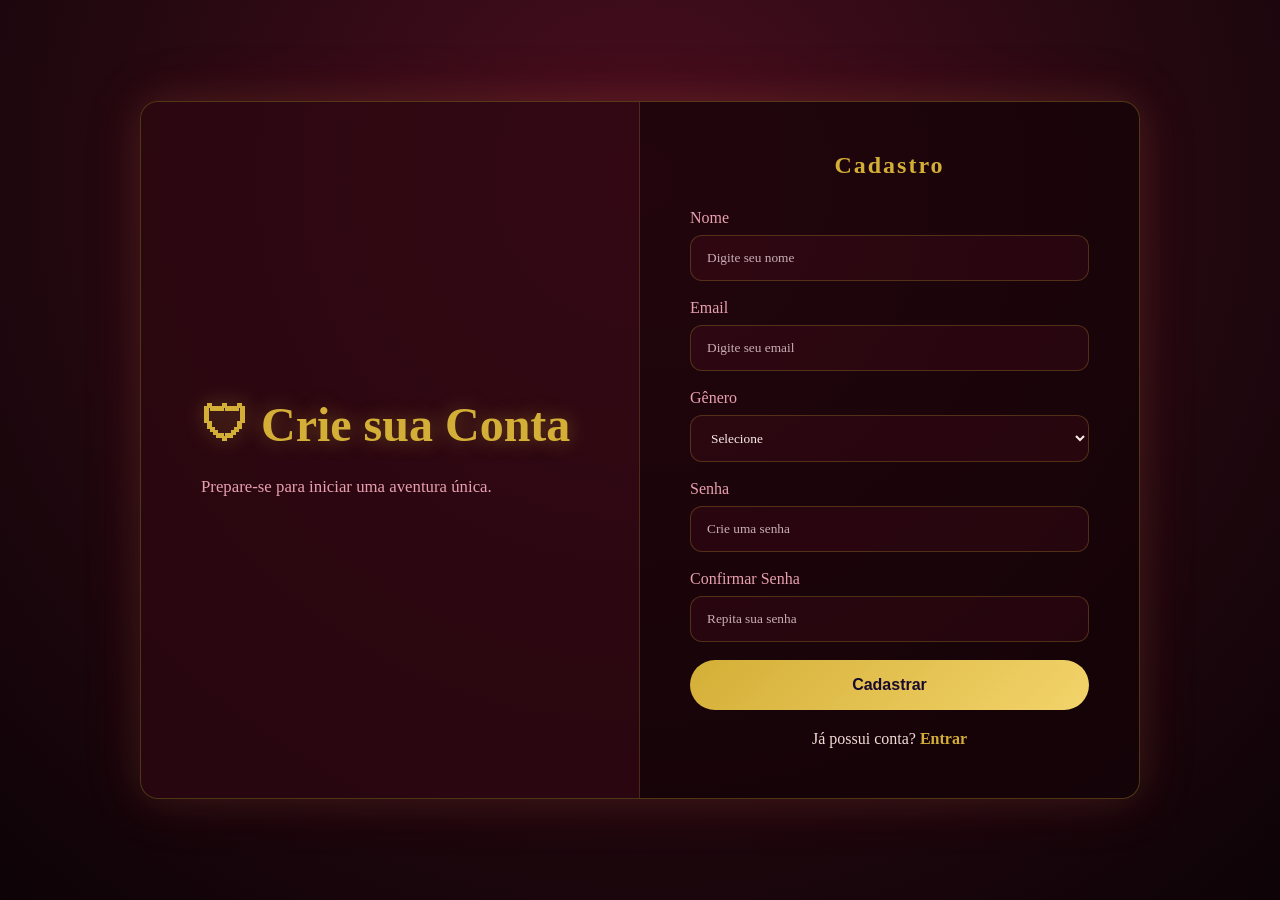
==== frontend/static/auth.html @ 0467a0f0 "primeiro modelo só base" ====
<!DOCTYPE html>
<html lang="pt-BR">
<head>
    <meta charset="UTF-8">
    <meta name="viewport" content="width=device-width, initial-scale=1.0">
    <title>Cadastro - RPG IA</title>

    <link rel="stylesheet" href="../css/auth.css">
</head>
<body>

<div class="container">

    <div class="banner">
        <h1>🛡 Crie sua Conta</h1>
        <p>
            Prepare-se para iniciar uma aventura única.
        </p>
    </div>

    <div class="formulario">

        <h2>Cadastro</h2>

        <form>

            <div class="campo">
                <label>Nome</label>
                <input type="text" placeholder="Digite seu nome">
            </div>

            <div class="campo">
                <label>Email</label>
                <input type="email" placeholder="Digite seu email">
            </div>

            <div class="campo">
                <label>Gênero</label>
                <select>
                    <option selected disabled>Selecione</option>
                    <option>Masculino</option>
                    <option>Feminino</option>
                    <option>Não Informar</option>
                    <option>Outro</option>
                </select>
            </div>

            <div class="campo">
                <label>Senha</label>
                <input type="password" placeholder="Crie uma senha">
            </div>

            <div class="campo">
                <label>Confirmar Senha</label>
                <input type="password" placeholder="Repita sua senha">
            </div>

            <button type="submit">Cadastrar</button>

        </form>

        <p class="link">
            Já possui conta?
            <a href="login.html">Entrar</a>
        </p>

    </div>

</div>

</body>
</html>
---- frontend/css/auth.css ----
*{
    margin:0;
    padding:0;
    box-sizing:border-box;
}

body{
    min-height:100vh;
    display:flex;
    justify-content:center;
    align-items:center;
    padding:20px;

    background:radial-gradient(
        circle at 50% 20%,
        #4a0e1f 0%,
        #240810 55%,
        #0d0307 100%
    );

    color:#fbeee9;
    font-family:Georgia,'Times New Roman',serif;
}

.container{
    width:100%;
    max-width:1000px;

    display:grid;
    grid-template-columns:1fr 1fr;

    background:rgba(20,3,8,.72);

    border:1px solid rgba(212,175,55,.3);

    border-radius:18px;

    overflow:hidden;

    box-shadow:
        0 0 40px rgba(212,175,55,.12),
        0 0 60px rgba(170,30,60,.15);
}

/* Painel esquerdo */

.banner{
    padding:60px;

    display:flex;
    flex-direction:column;
    justify-content:center;

    background:rgba(130,25,50,.18);

    border-right:1px solid rgba(212,175,55,.2);
}

.banner h1{
    font-size:3rem;
    color:#d4af37;

    text-shadow:0 0 20px rgba(212,175,55,.4);

    margin-bottom:20px;
}

.banner p{
    color:#e8a0b0;
    line-height:1.8;
    font-size:1.05rem;
}

/* Formulário */

.formulario{
    padding:50px;
}

.formulario h2{
    text-align:center;

    color:#d4af37;

    margin-bottom:30px;

    letter-spacing:2px;
}

.campo{
    margin-bottom:18px;
}

.campo label{
    display:block;

    margin-bottom:8px;

    color:#e8a0b0;
}

input,
select{
    width:100%;

    padding:14px 16px;

    border-radius:12px;

    border:1px solid rgba(212,175,55,.25);

    background:rgba(130,25,50,.15);

    color:#fbeee9;

    font-family:inherit;

    outline:none;

    transition:.3s;
}

input::placeholder{
    color:#c9aeb7;
}

input:focus,
select:focus{
    border-color:#d4af37;

    box-shadow:
        0 0 15px rgba(212,175,55,.25);
}

select option{
    background:#240810;
}

button{
    width:100%;

    padding:16px;

    border:none;

    border-radius:50px;

    cursor:pointer;

    font-size:1rem;
    font-weight:bold;

    color:#1a0b2e;

    background:linear-gradient(
        135deg,
        #d4af37,
        #f3d46b
    );

    transition:.3s;
}

button:hover{
    transform:translateY(-3px);

    box-shadow:
        0 0 25px rgba(212,175,55,.45);
}

/* Link */

.link{
    text-align:center;

    margin-top:20px;

    color:#f3dcd6;
}

.link a{
    color:#d4af37;

    text-decoration:none;

    font-weight:bold;
}

.link a:hover{
    text-decoration:underline;
}

/* Pequeno efeito mágico */

.formulario{
    animation:entrada 1s ease;
}

@keyframes entrada{
    from{
        opacity:0;
        transform:translateY(20px);
    }

    to{
        opacity:1;
        transform:translateY(0);
    }
}

/* Responsivo */

@media(max-width:768px){

    .container{
        grid-template-columns:1fr;
    }

    .banner{
        text-align:center;
        padding:40px;
    }

    .banner h1{
        font-size:2rem;
    }

    .formulario{
        padding:30px;
    }

}
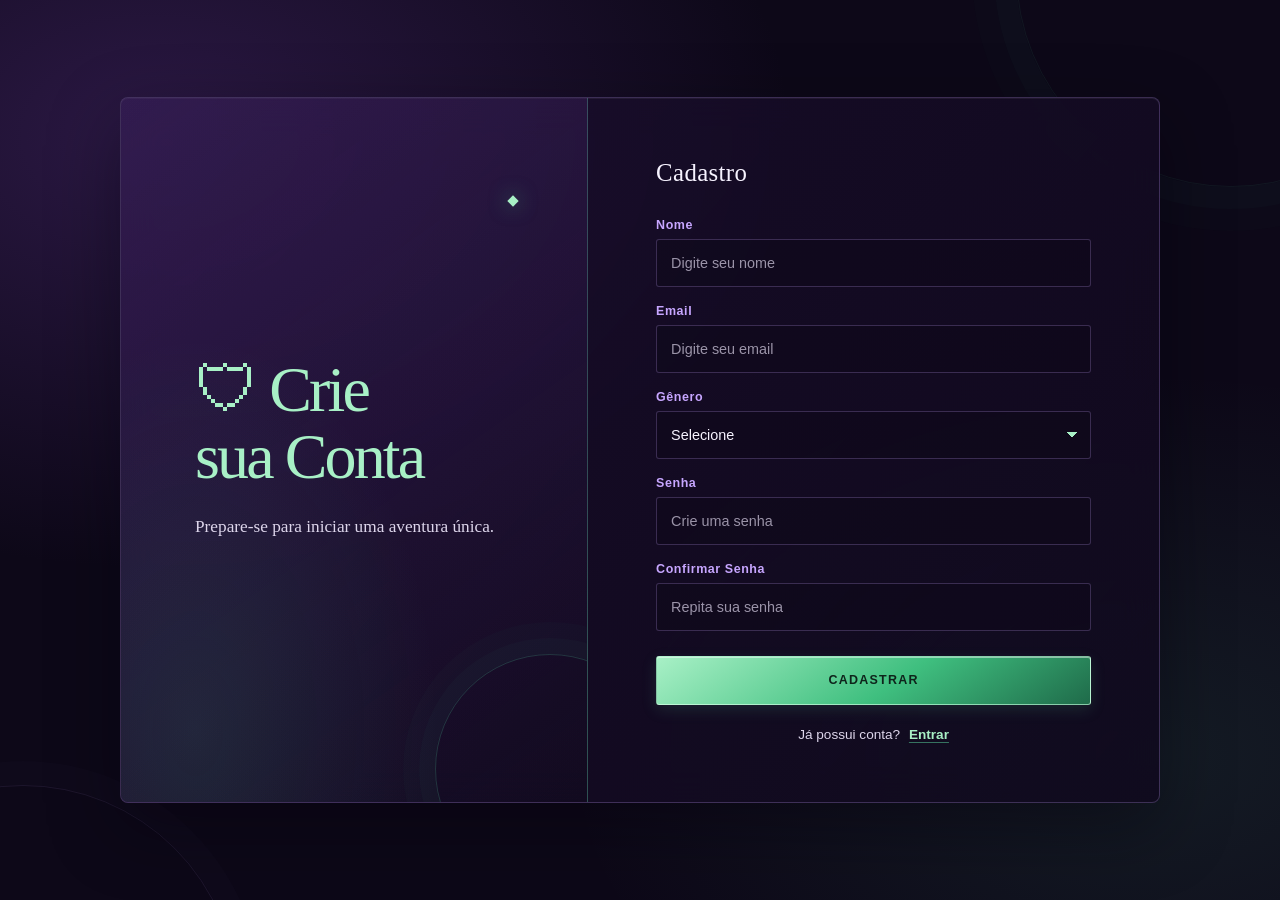
==== commit eac4f376: "modelo_v2 figma + claude" ====
--- a/frontend/static/auth.html
+++ b/frontend/static/auth.html
@@ -5,38 +5,39 @@
     <meta name="viewport" content="width=device-width, initial-scale=1.0">
     <title>Cadastro - RPG IA</title>
 
+    <link rel="stylesheet" href="../css/paleta_2.css">
     <link rel="stylesheet" href="../css/auth.css">
 </head>
 <body>
 
-<div class="container">
+<main class="container">
 
-    <div class="banner">
-        <h1>🛡 Crie sua Conta</h1>
+    <section class="banner" aria-labelledby="titulo-banner">
+        <h1 id="titulo-banner">🛡 Crie sua Conta</h1>
         <p>
             Prepare-se para iniciar uma aventura única.
         </p>
-    </div>
+    </section>
 
-    <div class="formulario">
+    <section class="formulario" aria-labelledby="titulo-cadastro">
 
-        <h2>Cadastro</h2>
+        <h2 id="titulo-cadastro">Cadastro</h2>
 
-        <form>
+        <form aria-labelledby="titulo-cadastro">
 
             <div class="campo">
-                <label>Nome</label>
-                <input type="text" placeholder="Digite seu nome">
+                <label for="nome">Nome</label>
+                <input id="nome" type="text" placeholder="Digite seu nome" autocomplete="name">
             </div>
 
             <div class="campo">
-                <label>Email</label>
-                <input type="email" placeholder="Digite seu email">
+                <label for="email">Email</label>
+                <input id="email" type="email" placeholder="Digite seu email" autocomplete="email">
             </div>
 
             <div class="campo">
-                <label>Gênero</label>
-                <select>
+                <label for="genero">Gênero</label>
+                <select id="genero">
                     <option selected disabled>Selecione</option>
                     <option>Masculino</option>
                     <option>Feminino</option>
@@ -46,13 +47,13 @@
             </div>
 
             <div class="campo">
-                <label>Senha</label>
-                <input type="password" placeholder="Crie uma senha">
+                <label for="senha">Senha</label>
+                <input id="senha" type="password" placeholder="Crie uma senha" autocomplete="new-password">
             </div>
 
             <div class="campo">
-                <label>Confirmar Senha</label>
-                <input type="password" placeholder="Repita sua senha">
+                <label for="confirmar-senha">Confirmar Senha</label>
+                <input id="confirmar-senha" type="password" placeholder="Repita sua senha" autocomplete="new-password">
             </div>
 
             <button type="submit">Cadastrar</button>
@@ -64,9 +65,9 @@
             <a href="login.html">Entrar</a>
         </p>
 
-    </div>
+    </section>
 
-</div>
+</main>
 
 </body>
-</html>+</html>
--- a/frontend/css/paleta_2.css
+++ b/frontend/css/paleta_2.css
@@ -0,0 +1,32 @@
+/* Paleta 2: ametista, lavanda e jade */
+:root {
+  color-scheme: dark;
+  --noite: #0d0818;
+  --sombra-vinho: #1b1030;
+  --vinho: #2e1a55;
+  --vinho-claro: #452878;
+  --vidro: rgba(28, 15, 48, .76);
+  --vidro-escuro: rgba(16, 9, 29, .86);
+  --ouro: #54c995;
+  --ouro-luz: #a8f0c6;
+  --ouro-sombra: #286c50;
+  --rosa: #c7a6ff;
+  --rosa-suave: #9572cb;
+  --creme: #f7f3ff;
+  --texto-suave: #ddd5eb;
+  --borda: rgba(199, 166, 255, .23);
+  --borda-ouro: rgba(84, 201, 149, .3);
+  --sombra: 0 24px 70px rgba(5, 3, 13, .42);
+  --noite-rgb: 13, 8, 24;
+  --ouro-rgb: 84, 201, 149;
+  --rosa-rgb: 199, 166, 255;
+  --vinho-rgb: 76, 42, 116;
+  --metal-claro: #a8f0c6;
+  --metal-meio: #3fbf7f;
+  --metal-escuro: #1f6b4a;
+  --metal-texto: #0e241b;
+  --metal-base: #174b36;
+  --metal-sombra-rgb: 19, 72, 49;
+  --metal-luz-rgb: 211, 255, 229;
+  --foco: #c8ffe0;
+}
--- a/frontend/css/auth.css
+++ b/frontend/css/auth.css
@@ -1,232 +1,72 @@
-*{
-    margin:0;
-    padding:0;
-    box-sizing:border-box;
+/* Cadastro: layout compartilhado com a identidade visual da página inicial */
+*, *::before, *::after { box-sizing: border-box; }
+html { min-width: 360px; min-height: 100%; }
+body {
+  min-width: 360px; min-height: 100vh; margin: 0; padding: 36px 24px;
+  display: grid; place-items: center; position: relative; overflow-x: hidden;
+  color: var(--creme); font-family: var(--sans, 'Avenir Next', Avenir, 'Segoe UI', sans-serif);
+  background: radial-gradient(ellipse at 12% 15%, rgba(var(--vinho-rgb), .48), transparent 40%),
+    radial-gradient(ellipse at 90% 84%, rgba(var(--ouro-rgb), .1), transparent 36%), var(--noite);
+  -webkit-font-smoothing: antialiased;
 }
+body::before, body::after { width: min(44vw, 430px); aspect-ratio: 1; position: fixed; z-index: 0; content: ''; border: 1px solid rgba(var(--ouro-rgb), .08); border-radius: 50%; pointer-events: none; }
+body::before { top: -27%; right: -13%; box-shadow: 0 0 0 22px rgba(var(--ouro-rgb), .018), 0 0 0 44px rgba(var(--ouro-rgb), .014); }
+body::after { bottom: -35%; left: -15%; border-color: rgba(var(--rosa-rgb), .09); box-shadow: 0 0 0 24px rgba(var(--rosa-rgb), .016); }
+a { color: inherit; }
+a:focus-visible, button:focus-visible, input:focus-visible, select:focus-visible { outline: 2px solid var(--foco); outline-offset: 3px; }
 
-body{
-    min-height:100vh;
-    display:flex;
-    justify-content:center;
-    align-items:center;
-    padding:20px;
+.container {
+  width: min(100%, 1040px); position: relative; z-index: 1; display: grid;
+  grid-template-columns: .9fr 1.1fr; overflow: hidden; border: 1px solid var(--borda);
+  border-radius: 8px; background: linear-gradient(130deg, var(--vidro), var(--vidro-escuro));
+  box-shadow: var(--sombra), inset 0 1px rgba(255,255,255,.06); backdrop-filter: blur(18px);
+}
+.banner {
+  min-height: 650px; position: relative; padding: clamp(36px, 6vw, 74px);
+  display: flex; flex-direction: column; justify-content: center; overflow: hidden;
+  border-right: 1px solid var(--borda-ouro);
+  background: radial-gradient(ellipse at 16% 90%, rgba(var(--ouro-rgb), .12), transparent 44%),
+    linear-gradient(145deg, rgba(var(--vinho-rgb), .42), rgba(var(--noite-rgb), .12));
+}
+.banner::before { width: 230px; aspect-ratio: 1; position: absolute; right: -78px; bottom: -82px; content: ''; border: 1px solid rgba(var(--ouro-rgb), .22); border-radius: 50%; box-shadow: 0 0 0 16px rgba(var(--ouro-rgb), .025), 0 0 0 32px rgba(var(--ouro-rgb), .018); }
+.banner::after { width: 8px; height: 8px; position: absolute; top: 14%; right: 15%; content: ''; transform: rotate(45deg); background: var(--ouro-luz); box-shadow: 0 0 20px rgba(var(--ouro-rgb), .6); }
+.banner h1 { max-width: 390px; margin: 0 0 20px; color: var(--ouro-luz); font: 500 clamp(2.7rem, 5vw, 4.4rem)/1.04 var(--serif, Georgia, serif); letter-spacing: -.045em; text-wrap: balance; }
+.banner p { max-width: 340px; margin: 0; color: var(--texto-suave); font: 400 1.08rem/1.85 var(--serif, Georgia, serif); }
+.formulario { padding: clamp(32px, 5vw, 60px) clamp(26px, 5.5vw, 68px); align-self: center; animation: auth-entrada 650ms cubic-bezier(.2,.7,.2,1) both; }
+.formulario h2 { margin: 0 0 30px; color: var(--creme); font: 500 1.55rem/1.2 var(--serif, Georgia, serif); letter-spacing: .015em; }
+.campo { margin-bottom: 17px; }
+.campo label { display: block; margin: 0 0 7px; color: var(--rosa); font-size: .78rem; font-weight: 650; letter-spacing: .045em; }
+.campo input, .campo select {
+  width: 100%; min-height: 48px; padding: 11px 14px; border: 1px solid var(--borda);
+  border-radius: 3px; color: var(--creme); background: rgba(var(--noite-rgb), .4);
+  font: inherit; font-size: .9rem; transition: border-color 180ms ease, box-shadow 180ms ease, background 180ms ease;
+}
+.campo input::placeholder { color: color-mix(in srgb, var(--texto-suave) 68%, transparent); }
+.campo input:focus, .campo select:focus { border-color: var(--ouro); outline: none; background: rgba(var(--noite-rgb), .62); box-shadow: 0 0 0 3px rgba(var(--ouro-rgb), .13); }
+.campo select { appearance: none; padding-right: 40px; background-image: linear-gradient(45deg, transparent 50%, var(--ouro-luz) 50%), linear-gradient(135deg, var(--ouro-luz) 50%, transparent 50%); background-position: calc(100% - 18px) 20px, calc(100% - 13px) 20px; background-repeat: no-repeat; background-size: 5px 5px, 5px 5px; }
+.campo select option { color: var(--creme); background: var(--noite); }
+.formulario button { width: 100%; min-height: 49px; margin-top: 8px; border: 1px solid rgba(var(--metal-luz-rgb), .56); border-radius: 3px; color: var(--metal-texto); background: linear-gradient(145deg, var(--metal-claro), var(--metal-meio) 55%, var(--metal-escuro)); box-shadow: inset 0 1px rgba(255,255,255,.45), 0 5px 16px rgba(var(--ouro-rgb), .14); cursor: pointer; font-size: .78rem; font-weight: 750; letter-spacing: .1em; text-transform: uppercase; transition: transform 180ms ease, box-shadow 180ms ease, filter 180ms ease; }
+.formulario button:hover { transform: translateY(-2px); filter: brightness(1.06); box-shadow: inset 0 1px rgba(255,255,255,.55), 0 9px 24px rgba(var(--ouro-rgb), .25); }
+.formulario button:active { transform: translateY(1px); }
+.link { margin: 22px 0 0; color: var(--texto-suave); font-size: .85rem; text-align: center; }
+.link a { margin-left: 5px; color: var(--ouro-luz); font-weight: 700; text-decoration-color: rgba(var(--ouro-rgb), .55); text-underline-offset: 3px; }
+.link a:hover { text-decoration-thickness: 2px; }
+@keyframes auth-entrada { from { opacity: 0; transform: translateY(12px); } to { opacity: 1; transform: translateY(0); } }
 
-    background:radial-gradient(
-        circle at 50% 20%,
-        #4a0e1f 0%,
-        #240810 55%,
-        #0d0307 100%
-    );
-
-    color:#fbeee9;
-    font-family:Georgia,'Times New Roman',serif;
+@media (max-width: 760px) {
+  body { padding: 24px 18px; }
+  .container { max-width: 560px; grid-template-columns: 1fr; }
+  .banner { min-height: 0; padding: 32px 32px 28px; border-right: 0; border-bottom: 1px solid var(--borda-ouro); }
+  .banner h1 { max-width: none; margin-bottom: 10px; font-size: clamp(2.25rem, 8vw, 3rem); }
+  .banner p { max-width: 420px; font-size: .98rem; }
+  .formulario { padding: 30px 32px 35px; }
+  .formulario h2 { margin-bottom: 23px; }
 }
-
-.container{
-    width:100%;
-    max-width:1000px;
-
-    display:grid;
-    grid-template-columns:1fr 1fr;
-
-    background:rgba(20,3,8,.72);
-
-    border:1px solid rgba(212,175,55,.3);
-
-    border-radius:18px;
-
-    overflow:hidden;
-
-    box-shadow:
-        0 0 40px rgba(212,175,55,.12),
-        0 0 60px rgba(170,30,60,.15);
+@media (max-width: 400px) {
+  body { padding: 16px 12px; }
+  .banner { padding: 25px 23px 22px; }
+  .formulario { padding: 25px 23px 28px; }
 }
-
-/* Painel esquerdo */
-
-.banner{
-    padding:60px;
-
-    display:flex;
-    flex-direction:column;
-    justify-content:center;
-
-    background:rgba(130,25,50,.18);
-
-    border-right:1px solid rgba(212,175,55,.2);
+@media (prefers-reduced-motion: reduce) {
+  *, *::before, *::after { animation-duration: .01ms !important; animation-iteration-count: 1 !important; transition-duration: .01ms !important; }
 }
-
-.banner h1{
-    font-size:3rem;
-    color:#d4af37;
-
-    text-shadow:0 0 20px rgba(212,175,55,.4);
-
-    margin-bottom:20px;
-}
-
-.banner p{
-    color:#e8a0b0;
-    line-height:1.8;
-    font-size:1.05rem;
-}
-
-/* Formulário */
-
-.formulario{
-    padding:50px;
-}
-
-.formulario h2{
-    text-align:center;
-
-    color:#d4af37;
-
-    margin-bottom:30px;
-
-    letter-spacing:2px;
-}
-
-.campo{
-    margin-bottom:18px;
-}
-
-.campo label{
-    display:block;
-
-    margin-bottom:8px;
-
-    color:#e8a0b0;
-}
-
-input,
-select{
-    width:100%;
-
-    padding:14px 16px;
-
-    border-radius:12px;
-
-    border:1px solid rgba(212,175,55,.25);
-
-    background:rgba(130,25,50,.15);
-
-    color:#fbeee9;
-
-    font-family:inherit;
-
-    outline:none;
-
-    transition:.3s;
-}
-
-input::placeholder{
-    color:#c9aeb7;
-}
-
-input:focus,
-select:focus{
-    border-color:#d4af37;
-
-    box-shadow:
-        0 0 15px rgba(212,175,55,.25);
-}
-
-select option{
-    background:#240810;
-}
-
-button{
-    width:100%;
-
-    padding:16px;
-
-    border:none;
-
-    border-radius:50px;
-
-    cursor:pointer;
-
-    font-size:1rem;
-    font-weight:bold;
-
-    color:#1a0b2e;
-
-    background:linear-gradient(
-        135deg,
-        #d4af37,
-        #f3d46b
-    );
-
-    transition:.3s;
-}
-
-button:hover{
-    transform:translateY(-3px);
-
-    box-shadow:
-        0 0 25px rgba(212,175,55,.45);
-}
-
-/* Link */
-
-.link{
-    text-align:center;
-
-    margin-top:20px;
-
-    color:#f3dcd6;
-}
-
-.link a{
-    color:#d4af37;
-
-    text-decoration:none;
-
-    font-weight:bold;
-}
-
-.link a:hover{
-    text-decoration:underline;
-}
-
-/* Pequeno efeito mágico */
-
-.formulario{
-    animation:entrada 1s ease;
-}
-
-@keyframes entrada{
-    from{
-        opacity:0;
-        transform:translateY(20px);
-    }
-
-    to{
-        opacity:1;
-        transform:translateY(0);
-    }
-}
-
-/* Responsivo */
-
-@media(max-width:768px){
-
-    .container{
-        grid-template-columns:1fr;
-    }
-
-    .banner{
-        text-align:center;
-        padding:40px;
-    }
-
-    .banner h1{
-        font-size:2rem;
-    }
-
-    .formulario{
-        padding:30px;
-    }
-
-}
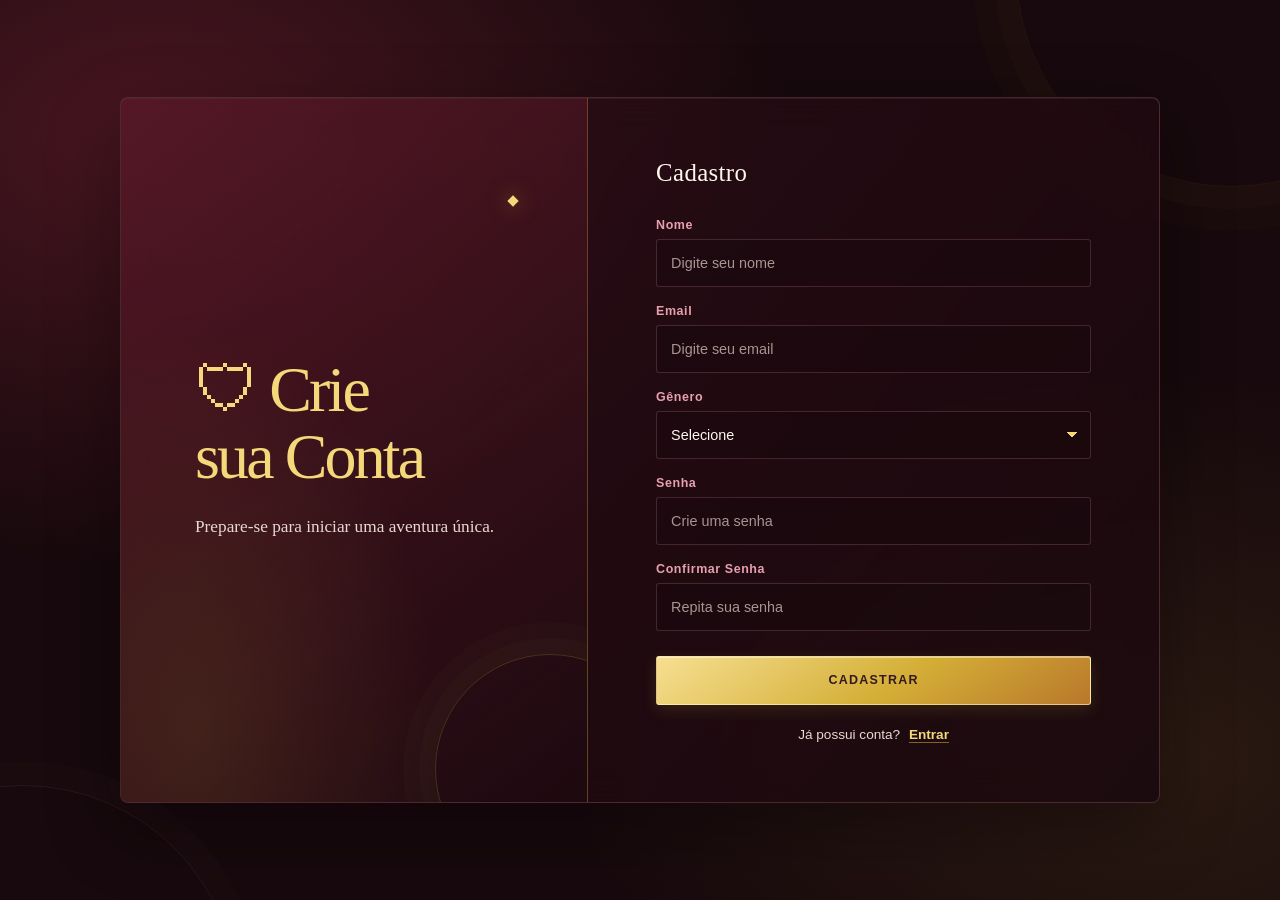
==== commit 8988aaf9: "index chamativa com efeitos usando modelos com prompt" ====
--- a/frontend/static/auth.html
+++ b/frontend/static/auth.html
@@ -5,7 +5,7 @@
     <meta name="viewport" content="width=device-width, initial-scale=1.0">
     <title>Cadastro - RPG IA</title>
 
-    <link rel="stylesheet" href="../css/paleta_2.css">
+    <link rel="stylesheet" href="../css/paleta_1.css">
     <link rel="stylesheet" href="../css/auth.css">
 </head>
 <body>
--- a/frontend/css/paleta_1.css
+++ b/frontend/css/paleta_1.css
@@ -0,0 +1,32 @@
+/* Paleta 1: vinho, ouro antigo e rosa queimado */
+:root {
+  color-scheme: dark;
+  --noite: #17090d;
+  --sombra-vinho: #260b14;
+  --vinho: #43111e;
+  --vinho-claro: #5a1728;
+  --vidro: rgba(48, 14, 24, .72);
+  --vidro-escuro: rgba(25, 8, 14, .82);
+  --ouro: #d4af37;
+  --ouro-luz: #f4d879;
+  --ouro-sombra: #8b6428;
+  --rosa: #e8a0b0;
+  --rosa-suave: #bd7e8d;
+  --creme: #fff8f0;
+  --texto-suave: #e9d8d2;
+  --borda: rgba(232, 160, 176, .2);
+  --borda-ouro: rgba(212, 175, 55, .28);
+  --sombra: 0 24px 70px rgba(7, 2, 4, .38);
+  --noite-rgb: 23, 9, 13;
+  --ouro-rgb: 212, 175, 55;
+  --rosa-rgb: 232, 160, 176;
+  --vinho-rgb: 126, 35, 53;
+  --metal-claro: #f6df91;
+  --metal-meio: #d4af37;
+  --metal-escuro: #b9782b;
+  --metal-texto: #351820;
+  --metal-base: #74451f;
+  --metal-sombra-rgb: 113, 54, 34;
+  --metal-luz-rgb: 255, 246, 199;
+  --foco: #ffeab0;
+}
